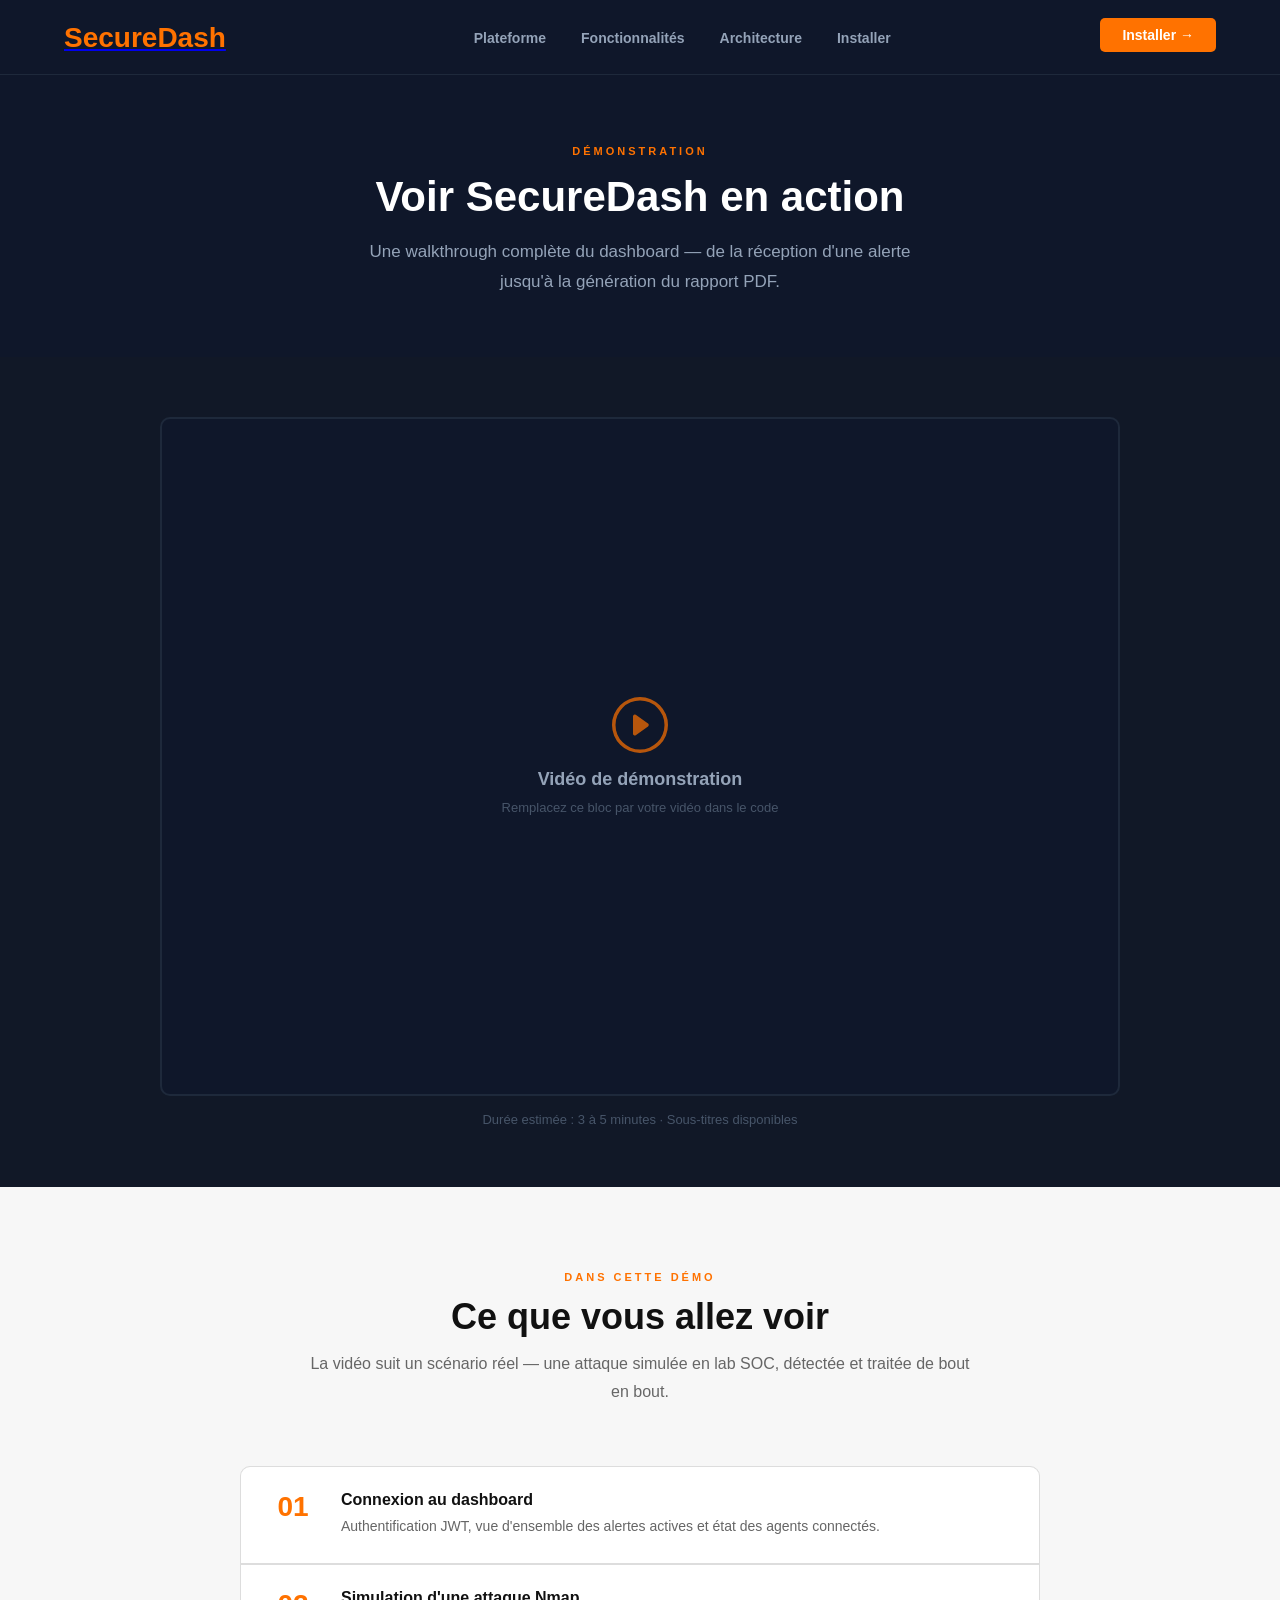
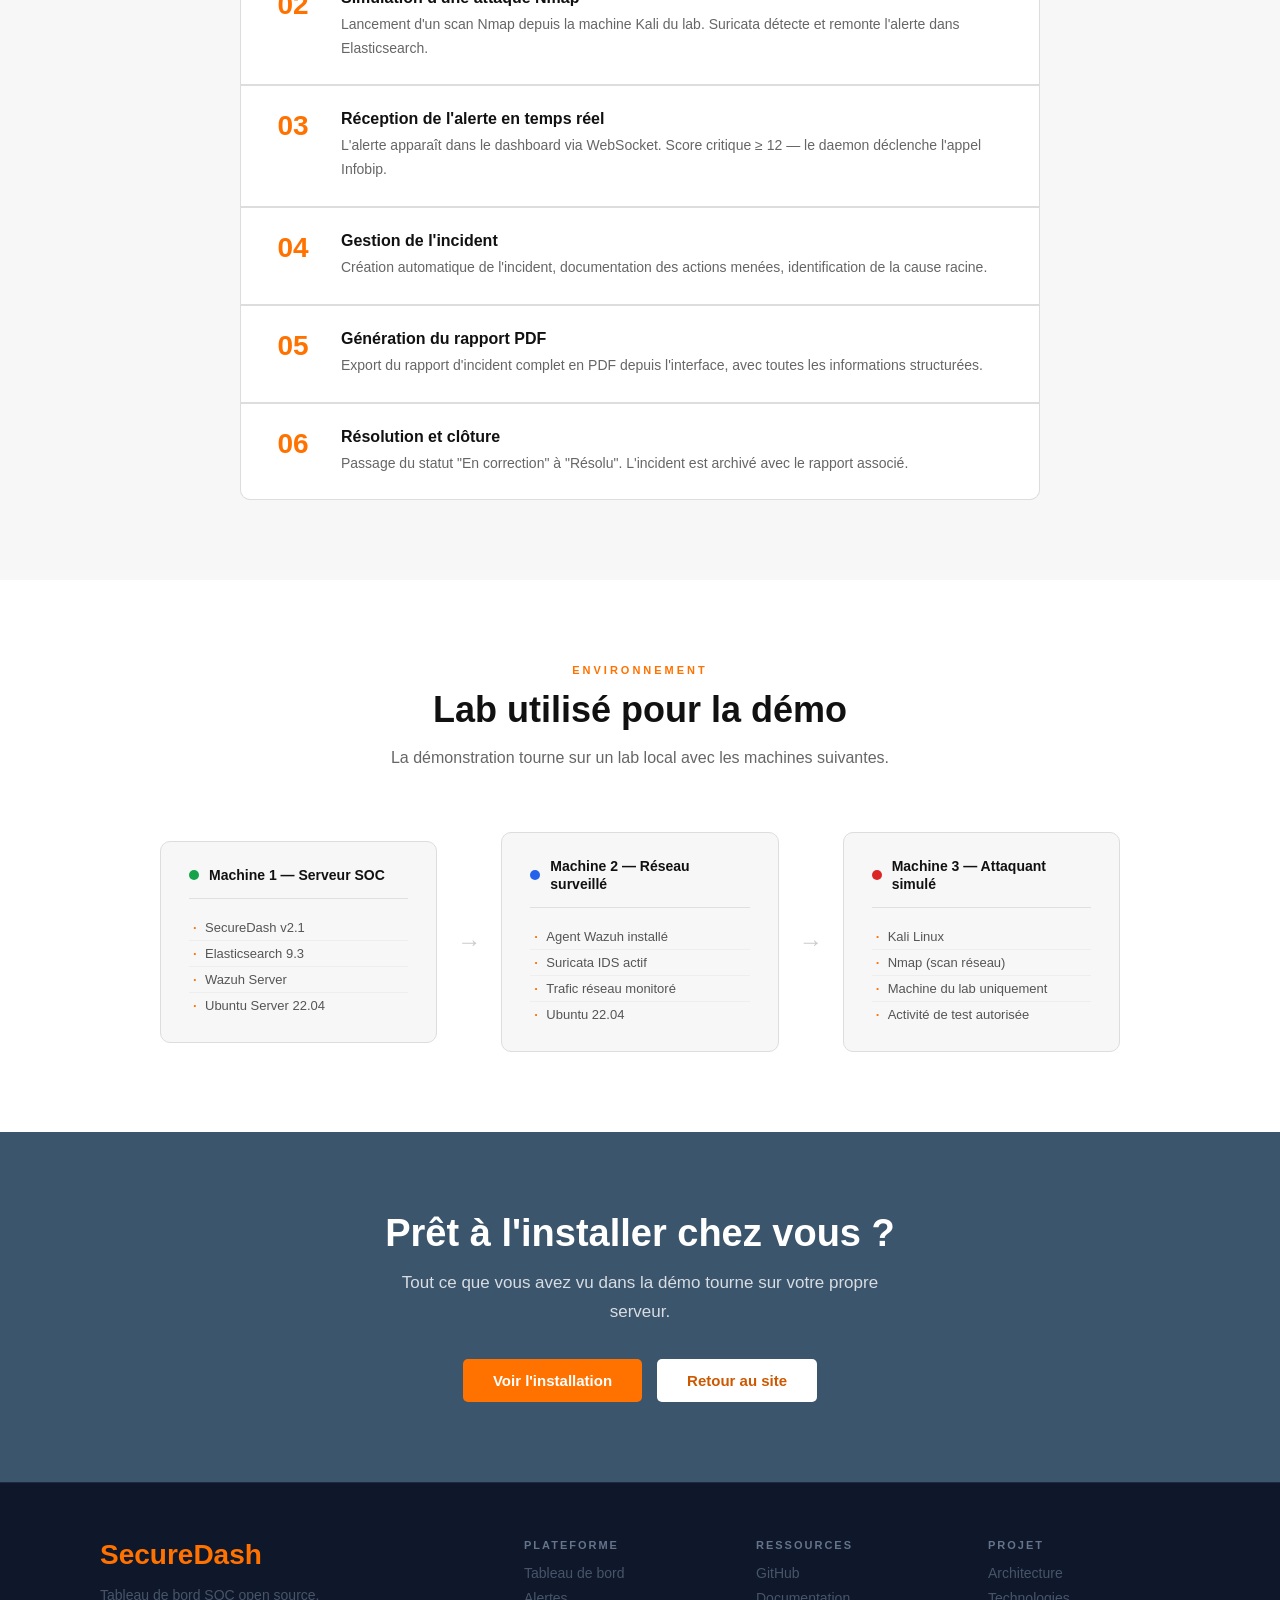
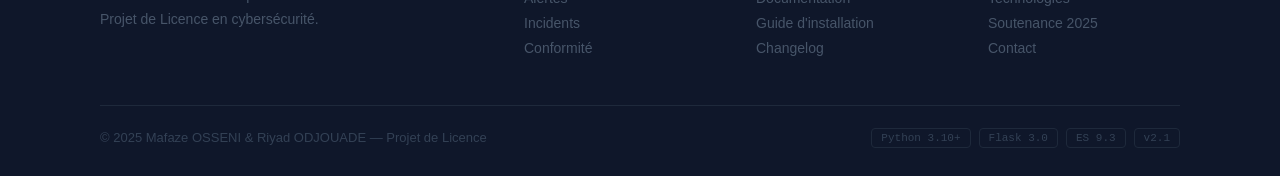
==== demo.html @ d744faa2 "mise à jour demo" ====
<!DOCTYPE html>
<html lang="fr">
<head>
    <meta charset="UTF-8">
    <meta name="viewport" content="width=device-width, initial-scale=1.0">
    <title>Démo — SecureDash</title>
    <link rel="stylesheet" href="style.css">
    <link rel="stylesheet" href="demo.css">
</head>
<body>

    <!-- NAVBAR -->
    <div class="demo-nav">
        <div class="navbar" style="width: 90%; max-width: 1200px; margin: auto;">
            <div class="icon">
                <a href="index.html"><h2 class="logo">SecureDash</h2></a>
            </div>
            <div class="menu">
                <ul>
                    <li><a href="index.html#plateforme">Plateforme</a></li>
                    <li><a href="index.html#fonctionnalites">Fonctionnalités</a></li>
                    <li><a href="index.html#architecture">Architecture</a></li>
                    <li><a href="index.html#installer">Installer</a></li>
                </ul>
            </div>
            <div class="nav-btn">
                <a href="index.html#installer" class="btn-installer">Installer →</a>
            </div>
        </div>
    </div>


    <!-- INTRO DEMO -->
    <div class="demo-intro">
        <p class="demo-label">Démonstration</p>
        <h1>Voir SecureDash en action</h1>
        <p class="demo-sous-titre">
            Une walkthrough complète du dashboard — de la réception d'une alerte
            jusqu'à la génération du rapport PDF.
        </p>
    </div>


    <!-- =============================================
         ESPACE VIDEO
    ============================================= -->
    <div class="section-video">
        <div class="video-wrapper">

            <!--
            ================================================
            INSÉREZ VOTRE VIDÉO ICI
            ================================================

            Option 1 — Fichier local (MP4) :
            <video controls width="100%">
                <source src="demo-video.mp4" type="video/mp4">
                Votre navigateur ne supporte pas la lecture vidéo.
            </video>

            Option 2 — YouTube :
            <iframe
                src="https://www.youtube.com/embed/VOTRE_ID_VIDEO"
                title="Démo SecureDash"
                frameborder="0"
                allow="accelerometer; autoplay; clipboard-write; encrypted-media; gyroscope; picture-in-picture"
                allowfullscreen>
            </iframe>

            Option 3 — Loom :
            <iframe
                src="https://www.loom.com/embed/VOTRE_ID_LOOM"
                frameborder="0"
                allowfullscreen>
            </iframe>
            ================================================
            -->

            <div class="video-placeholder">
                <div class="video-placeholder-inner">
                    <svg xmlns="http://www.w3.org/2000/svg" width="56" height="56" fill="#ff7200" viewBox="0 0 16 16">
                        <path d="M8 15A7 7 0 1 1 8 1a7 7 0 0 1 0 14m0 1A8 8 0 1 0 8 0a8 8 0 0 0 0 16"/>
                        <path d="M6.271 5.055a.5.5 0 0 1 .52.038l3.5 2.5a.5.5 0 0 1 0 .814l-3.5 2.5A.5.5 0 0 1 6 10.5v-5a.5.5 0 0 1 .271-.445"/>
                    </svg>
                    <p>Vidéo de démonstration</p>
                    <small>Remplacez ce bloc par votre vidéo dans le code</small>
                </div>
            </div>

        </div>
        <p class="video-note">Durée estimée : 3 à 5 minutes · Sous-titres disponibles</p>
    </div>


    <!-- CE QUE MONTRE LA DEMO -->
    <div class="section section-gris">
        <div class="section-header">
            <span class="section-tag">Dans cette démo</span>
            <h2>Ce que vous allez voir</h2>
            <p>La vidéo suit un scénario réel — une attaque simulée en lab SOC, détectée et traitée de bout en bout.</p>
        </div>

        <div class="demo-etapes">

            <div class="demo-etape">
                <div class="demo-etape-num">01</div>
                <div class="demo-etape-contenu">
                    <h4>Connexion au dashboard</h4>
                    <p>Authentification JWT, vue d'ensemble des alertes actives et état des agents connectés.</p>
                </div>
            </div>

            <div class="demo-etape">
                <div class="demo-etape-num">02</div>
                <div class="demo-etape-contenu">
                    <h4>Simulation d'une attaque Nmap</h4>
                    <p>Lancement d'un scan Nmap depuis la machine Kali du lab. Suricata détecte et remonte l'alerte dans Elasticsearch.</p>
                </div>
            </div>

            <div class="demo-etape">
                <div class="demo-etape-num">03</div>
                <div class="demo-etape-contenu">
                    <h4>Réception de l'alerte en temps réel</h4>
                    <p>L'alerte apparaît dans le dashboard via WebSocket. Score critique ≥ 12 — le daemon déclenche l'appel Infobip.</p>
                </div>
            </div>

            <div class="demo-etape">
                <div class="demo-etape-num">04</div>
                <div class="demo-etape-contenu">
                    <h4>Gestion de l'incident</h4>
                    <p>Création automatique de l'incident, documentation des actions menées, identification de la cause racine.</p>
                </div>
            </div>

            <div class="demo-etape">
                <div class="demo-etape-num">05</div>
                <div class="demo-etape-contenu">
                    <h4>Génération du rapport PDF</h4>
                    <p>Export du rapport d'incident complet en PDF depuis l'interface, avec toutes les informations structurées.</p>
                </div>
            </div>

            <div class="demo-etape">
                <div class="demo-etape-num">06</div>
                <div class="demo-etape-contenu">
                    <h4>Résolution et clôture</h4>
                    <p>Passage du statut "En correction" à "Résolu". L'incident est archivé avec le rapport associé.</p>
                </div>
            </div>

        </div>
    </div>


    <!-- ENVIRONNEMENT TECHNIQUE -->
    <div class="section">
        <div class="section-header">
            <span class="section-tag">Environnement</span>
            <h2>Lab utilisé pour la démo</h2>
            <p>La démonstration tourne sur un lab local avec les machines suivantes.</p>
        </div>

        <div class="demo-lab">

            <div class="lab-machine">
                <div class="lab-machine-entete">
                    <span class="lab-dot lab-dot-vert"></span>
                    <strong>Machine 1 — Serveur SOC</strong>
                </div>
                <ul class="lab-specs">
                    <li>SecureDash v2.1</li>
                    <li>Elasticsearch 9.3</li>
                    <li>Wazuh Server</li>
                    <li>Ubuntu Server 22.04</li>
                </ul>
            </div>

            <div class="lab-fleche">→</div>

            <div class="lab-machine">
                <div class="lab-machine-entete">
                    <span class="lab-dot lab-dot-bleu"></span>
                    <strong>Machine 2 — Réseau surveillé</strong>
                </div>
                <ul class="lab-specs">
                    <li>Agent Wazuh installé</li>
                    <li>Suricata IDS actif</li>
                    <li>Trafic réseau monitoré</li>
                    <li>Ubuntu 22.04</li>
                </ul>
            </div>

            <div class="lab-fleche">→</div>

            <div class="lab-machine">
                <div class="lab-machine-entete">
                    <span class="lab-dot lab-dot-rouge"></span>
                    <strong>Machine 3 — Attaquant simulé</strong>
                </div>
                <ul class="lab-specs">
                    <li>Kali Linux</li>
                    <li>Nmap (scan réseau)</li>
                    <li>Machine du lab uniquement</li>
                    <li>Activité de test autorisée</li>
                </ul>
            </div>

        </div>
    </div>


    <!-- CTA -->
    <div class="cta">
        <h2>Prêt à l'installer chez vous ?</h2>
        <p>Tout ce que vous avez vu dans la démo tourne sur votre propre serveur.</p>
        <div class="cta-btns">
            <a href="index.html#installer" class="btn-orange">Voir l'installation</a>
            <a href="index.html" class="btn-blanc">Retour au site</a>
        </div>
    </div>


    <!-- FOOTER -->
    <div class="footer">
        <div class="footer-contenu">
            <div class="footer-marque">
                <h3 class="logo">SecureDash</h3>
                <p>Tableau de bord SOC open source.<br>Projet de Licence en cybersécurité.</p>
            </div>
            <div class="footer-col">
                <p class="footer-titre">Plateforme</p>
                <ul>
                    <li><a href="index.html#plateforme">Tableau de bord</a></li>
                    <li><a href="index.html#plateforme">Alertes</a></li>
                    <li><a href="index.html#plateforme">Incidents</a></li>
                    <li><a href="index.html#fonctionnalites">Conformité</a></li>
                </ul>
            </div>
            <div class="footer-col">
                <p class="footer-titre">Ressources</p>
                <ul>
                    <li><a href="https://github.com" target="_blank">GitHub</a></li>
                    <li><a href="#">Documentation</a></li>
                    <li><a href="#">Guide d'installation</a></li>
                    <li><a href="#">Changelog</a></li>
                </ul>
            </div>
            <div class="footer-col">
                <p class="footer-titre">Projet</p>
                <ul>
                    <li><a href="index.html#architecture">Architecture</a></li>
                    <li><a href="index.html#fonctionnalites">Technologies</a></li>
                    <li><a href="#">Soutenance 2025</a></li>
                    <li><a href="mailto:">Contact</a></li>
                </ul>
            </div>
        </div>
        <div class="footer-bas">
            <p>© 2025 Mafaze OSSENI &amp; Riyad ODJOUADE — Projet de Licence</p>
            <div class="footer-tags">
                <span>Python 3.10+</span>
                <span>Flask 3.0</span>
                <span>ES 9.3</span>
                <span>v2.1</span>
            </div>
        </div>
    </div>

</body>
</html>
---- style.css ----
* {
    margin: 0;
    padding: 0;
    box-sizing: border-box;
}

body {
    font-family: 'Arial', sans-serif;
    color: #222;
}

/* =============================================
   NAVBAR & HERO
============================================= */

.main {
    width: 100%;
    background: linear-gradient(to top, rgba(0,0,0,0.65) 50%, rgba(0,0,0,0.5) 50%), url(cyber-security-article.jpg);
    background-position: center;
    background-size: cover;
    height: 100vh;
}

.navbar {
    width: 90%;
    max-width: 1200px;
    height: 75px;
    margin: auto;
    display: flex;
    align-items: center;
    justify-content: space-between;
}

.icon {
    width: 200px;
    height: 70px;
    display: flex;
    align-items: center;
}

.logo {
    color: #ff7200;
    font-size: 28px;
    font-family: 'Arial';
    font-weight: bold;
}

.menu ul {
    display: flex;
    gap: 35px;
    list-style: none;
    margin: 0;
    padding: 0;
    float: none;
}

.menu ul li {
    margin: 0;
}

.menu ul li a {
    text-decoration: none;
    color: #fff;
    font-family: 'Arial';
    font-weight: bold;
    font-size: 14px;
    transition: 0.4s ease-in-out;
}

.menu ul li a:hover {
    color: #ff7200;
}

.nav-btn {
    display: flex;
    align-items: center;
    justify-content: space-between;
}

.btn-installer {
    background: #ff7200;
    color: #fff;
    text-decoration: none;
    padding: 9px 22px;
    font-size: 14px;
    font-weight: bold;
    border-radius: 5px;
    transition: 0.3s;
    justify-content: space-between;
    margin-bottom: 5px;
}

.btn-installer:hover {
    background: #e06400;
}

/* Hero content */

.hero-content {
    width: 90%;
    max-width: 700px;
    margin: 0 auto;
    padding-top: 160px;
    text-align: center;
}

.hero-label {
    color: #ff7200;
    font-size: 13px;
    font-weight: bold;
    letter-spacing: 2px;
    text-transform: uppercase;
    margin-bottom: 18px;
}

.hero-titre {
    color: #fff;
    font-size: 46px;
    font-weight: bold;
    line-height: 1.15;
    margin-bottom: 22px;
}

.hero-desc {
    color: #ccc;
    font-size: 17px;
    line-height: 1.75;
    margin-bottom: 36px;
}

.hero-btns {
    display: flex;
    gap: 15px;
    justify-content: center;
    margin-bottom: 20px;
}

.btn-orange {
    background: #ff7200;
    color: #fff;
    text-decoration: none;
    padding: 13px 30px;
    font-size: 15px;
    font-weight: bold;
    border-radius: 5px;
    transition: 0.3s;
}

.btn-orange:hover {
    background: #e06400;
}

.btn-transparent {
    background: transparent;
    color: #fff;
    text-decoration: none;
    padding: 12px 28px;
    font-size: 15px;
    font-weight: bold;
    border: 2px solid #fff;
    border-radius: 5px;
    transition: 0.3s;
}

.btn-transparent:hover {
    border-color: #ff7200;
    color: #ff7200;
}

.hero-note {
    color: #999;
    font-size: 13px;
}


/* =============================================
   BARRE OUTILS
============================================= */

.barre-outils {
    background: #f5f5f5;
    border-top: 1px solid #e0e0e0;
    border-bottom: 1px solid #e0e0e0;
    padding: 28px 40px;
    text-align: center;
}

.barre-label {
    font-size: 12px;
    font-weight: bold;
    color: #999;
    letter-spacing: 2px;
    text-transform: uppercase;
    margin-bottom: 16px;
}

.outils-liste {
    display: flex;
    justify-content: center;
    gap: 12px;
    flex-wrap: wrap;
}

.outil {
    font-size: 13px;
    color: #555;
    background: #fff;
    border: 1px solid #ddd;
    padding: 7px 18px;
    border-radius: 999px;
    display: flex;
    align-items: center;
    gap: 6px;
}


/* =============================================
   SECTIONS — BASE
============================================= */

.section {
    padding: 80px 40px;
    background: #fff;
}

.section-gris {
    background: #f7f7f7;
}

.section-sombre {
    background: #0f172a;
}

.section-header {
    text-align: center;
    max-width: 680px;
    margin: 0 auto 60px auto;
}

.section-tag {
    display: inline-block;
    font-size: 11px;
    font-weight: bold;
    color: #ff7200;
    letter-spacing: 3px;
    text-transform: uppercase;
    margin-bottom: 12px;
}

.section-tag-clair {
    color: #60a5fa;
}

.section-header h2 {
    font-size: 36px;
    font-weight: bold;
    color: #111;
    margin-bottom: 12px;
    line-height: 1.2;
}

.titre-blanc {
    color: #fff !important;
}

.section-header p {
    font-size: 16px;
    color: #666;
    line-height: 1.75;
}

.texte-gris {
    color: #94a3b8 !important;
}


/* =============================================
   BLOCS FEATURE (texte + image)
============================================= */

.bloc-feature {
    width: 90%;
    max-width: 1100px;
    margin: 0 auto 70px auto;
    display: flex;
    align-items: center;
    gap: 60px;
}

.bloc-feature:last-child {
    margin-bottom: 0;
}

.bloc-feature-inverse {
    flex-direction: row-reverse;
}

.bloc-texte {
    flex: 1;
}

.bloc-tag {
    display: inline-block;
    font-size: 11px;
    font-weight: bold;
    color: #0891b2;
    letter-spacing: 2px;
    text-transform: uppercase;
    margin-bottom: 10px;
}

.bloc-texte h3 {
    font-size: 28px;
    font-weight: bold;
    color: #111;
    margin-bottom: 14px;
    line-height: 1.25;
}

.bloc-texte p {
    font-size: 15px;
    color: #555;
    line-height: 1.8;
    margin-bottom: 20px;
}

.feature-list {
    list-style: none;
    padding: 0;
}

.feature-list li {
    font-size: 14px;
    color: #555;
    padding: 9px 0;
    border-bottom: 1px solid #eee;
    padding-left: 22px;
    position: relative;
}

.feature-list li::before {
    content: '✓';
    position: absolute;
    left: 0;
    color: #ff7200;
    font-weight: bold;
}

.bloc-img {
    flex: 1;
}

.bloc-img img {
    width: 100%;
    border: 1px solid #ddd;
    border-radius: 8px;
    box-shadow: 0 8px 30px rgba(0,0,0,0.1);
    cursor: zoom-in;
    transition: 0.2s;
}

.bloc-img img:hover {
    transform: translateY(-4px);
    box-shadow: 0 16px 40px rgba(0,0,0,0.14);
}


/* =============================================
   GRILLE FONCTIONNALITES
============================================= */

.grille-6 {
    width: 90%;
    max-width: 1100px;
    margin: 0 auto;
    display: flex;
    flex-wrap: wrap;
    gap: 2px;
    background: #ddd;
    border: 1px solid #ddd;
    border-radius: 10px;
    overflow: hidden;
}

.carte {
    background: #fff;
    padding: 28px;
    flex: 1 1 calc(33.33% - 2px);
    min-width: 260px;
    transition: 0.2s;
}

.carte:hover {
    background: #fafafa;
}

.carte-icone {
    width: 42px;
    height: 42px;
    border-radius: 10px;
    display: flex;
    align-items: center;
    justify-content: center;
    font-size: 20px;
    margin-bottom: 14px;
}

.icone-bleu   { background: #eff6ff; }
.icone-rouge  { background: #fef2f2; }
.icone-cyan   { background: #ecfeff; }
.icone-orange { background: #fff7ed; }
.icone-vert   { background: #f0fdf4; }
.icone-violet { background: #faf5ff; }

.carte h4 {
    font-size: 15px;
    font-weight: bold;
    color: #111;
    margin-bottom: 8px;
}

.carte p {
    font-size: 13px;
    color: #777;
    line-height: 1.7;
}


/* =============================================
   NOTIFICATIONS
============================================= */

.grille-3 {
    width: 90%;
    max-width: 1000px;
    margin: 0 auto;
    display: flex;
    gap: 20px;
    flex-wrap: wrap;
}

.notif-carte {
    flex: 1;
    min-width: 260px;
    border-radius: 10px;
    border: 1px solid;
    padding: 28px;
}

.notif-rouge  { background: #fef2f2; border-color: #fecaca; }
.notif-orange { background: #fff7ed; border-color: #fed7aa; }
.notif-bleu   { background: #eff6ff; border-color: #bfdbfe; }

.notif-haut {
    display: flex;
    justify-content: space-between;
    align-items: flex-start;
    margin-bottom: 16px;
}

.notif-badge {
    font-size: 10px;
    font-weight: bold;
    padding: 4px 10px;
    border-radius: 999px;
    letter-spacing: 1px;
}

.badge-rouge  { background: #fee2e2; color: #dc2626; }
.badge-orange { background: #ffedd5; color: #ea580c; }
.badge-bleu   { background: #dbeafe; color: #2563eb; }

.notif-score {
    font-size: 40px;
    font-weight: bold;
    line-height: 1;
}

.score-rouge  { color: #dc2626; }
.score-orange { color: #ea580c; }
.score-bleu   { color: #2563eb; }

.notif-carte h4 {
    font-size: 15px;
    font-weight: bold;
    color: #111;
    margin-bottom: 8px;
}

.notif-carte p {
    font-size: 13px;
    color: #555;
    line-height: 1.6;
    margin-bottom: 18px;
}

.notif-canal {
    display: inline-flex;
    align-items: center;
    gap: 6px;
    font-size: 12px;
    font-weight: bold;
    padding: 6px 13px;
    border-radius: 5px;
}

.canal-rouge  { background: #fee2e2; color: #dc2626; }
.canal-orange { background: #ffedd5; color: #ea580c; }
.canal-bleu   { background: #dbeafe; color: #2563eb; }


/* =============================================
   ARCHITECTURE
============================================= */

.flux {
    display: flex;
    align-items: center;
    justify-content: center;
    flex-wrap: wrap;
    gap: 0;
    margin-bottom: 48px;
}

.flux-bloc {
    background: #1e293b;
    border: 1px solid #334155;
    border-radius: 10px;
    padding: 18px 22px;
    text-align: center;
    min-width: 140px;
    transition: 0.2s;
}

.flux-bloc:hover {
    border-color: #ff7200;
}

.flux-emoji {
    font-size: 26px;
    display: block;
    margin-bottom: 8px;
}

.flux-bloc strong {
    display: block;
    font-size: 14px;
    color: #f1f5f9;
    margin-bottom: 4px;
}

.flux-bloc small {
    font-size: 11px;
    color: #64748b;
}

.flux-fleche {
    font-size: 22px;
    color: #334155;
    padding: 0 10px;
}

.tech-liste {
    display: flex;
    gap: 10px;
    flex-wrap: wrap;
    justify-content: center;
}

.tech {
    font-size: 12px;
    padding: 7px 15px;
    border: 1px solid #334155;
    border-radius: 999px;
    color: #94a3b8;
    display: flex;
    align-items: center;
    gap: 6px;
    transition: 0.2s;
    cursor: default;
}

.tech:hover {
    border-color: #ff7200;
    color: #ff7200;
}


/* =============================================
   INSTALLATION
============================================= */

.install-grille {
    width: 90%;
    max-width: 960px;
    margin: 0 auto;
    display: flex;
    gap: 20px;
    flex-wrap: wrap;
}

.install-carte {
    flex: 1;
    min-width: 300px;
    background: #1e293b;
    border: 1px solid #334155;
    border-radius: 10px;
    padding: 30px;
    transition: 0.2s;
}

.install-carte:hover {
    border-color: #ff7200;
}

.install-vedette {
    border-color: #ff7200;
    background: linear-gradient(140deg, rgba(255,114,0,0.08), #1e293b);
}

.install-emoji {
    font-size: 28px;
    display: block;
    margin-bottom: 12px;
}

.install-carte h3 {
    font-size: 18px;
    font-weight: bold;
    color: #fff;
    margin-bottom: 8px;
    display: flex;
    align-items: center;
    gap: 10px;
}

.tag-recommande {
    font-size: 10px;
    background: #7c3310;
    color: #fda96a;
    padding: 3px 8px;
    border-radius: 4px;
    font-weight: bold;
}

.install-carte > p {
    font-size: 14px;
    color: #94a3b8;
    line-height: 1.6;
    margin-bottom: 24px;
}

.etapes {
    margin-bottom: 20px;
}

.etape {
    display: flex;
    gap: 12px;
    margin-bottom: 14px;
    align-items: flex-start;
}

.etape-num {
    width: 23px;
    height: 23px;
    border-radius: 50%;
    background: #7c3310;
    font-size: 11px;
    color: #fda96a;
    font-weight: bold;
    display: flex;
    align-items: center;
    justify-content: center;
    flex-shrink: 0;
    margin-top: 3px;
}

.etape-label {
    font-size: 12px;
    font-weight: bold;
    color: #cbd5e1;
    margin-bottom: 5px;
}

.code-ligne {
    background: #0f172a;
    border: 1px solid #334155;
    border-radius: 5px;
    padding: 8px 12px;
    display: flex;
    align-items: center;
    justify-content: space-between;
    gap: 8px;
}

.code-ligne code {
    font-size: 12px;
    color: #7dd3fc;
    font-family: 'Courier New', monospace;
    word-break: break-all;
}

.btn-copier {
    font-size: 10px;
    color: #475569;
    cursor: pointer;
    padding: 3px 8px;
    border: 1px solid #334155;
    border-radius: 4px;
    background: none;
    font-family: 'Courier New', monospace;
    white-space: nowrap;
    transition: 0.15s;
}

.btn-copier:hover {
    color: #e2e8f0;
    border-color: #64748b;
}

.install-note {
    font-size: 12px;
    color: #475569;
    line-height: 1.6;
}

/* Bloc .env */

.env-bloc {
    width: 90%;
    max-width: 960px;
    margin: 28px auto 0 auto;
    background: #1e293b;
    border: 1px solid #334155;
    border-radius: 10px;
    padding: 22px 28px;
}

.env-titre {
    font-size: 11px;
    font-weight: bold;
    color: #64748b;
    letter-spacing: 2px;
    text-transform: uppercase;
    margin-bottom: 16px;
    font-family: 'Courier New', monospace;
}

.env-grille {
    display: flex;
    gap: 10px;
    flex-wrap: wrap;
}

.env-item {
    background: #0f172a;
    border: 1px solid #334155;
    border-radius: 6px;
    padding: 10px 14px;
    flex: 1;
    min-width: 160px;
}

.env-cat {
    font-size: 11px;
    color: #475569;
    margin-bottom: 6px;
}

.env-item code {
    font-size: 12px;
    color: #7dd3fc;
    font-family: 'Courier New', monospace;
    line-height: 1.8;
}


/* =============================================
   CTA
============================================= */

.cta {
    background: #3B556D;
    padding: 80px 40px;
    text-align: center;
}

.cta h2 {
    font-size: 38px;
    font-weight: bold;
    color: #fff;
    margin-bottom: 14px;
}

.cta p {
    font-size: 17px;
    color: rgba(255,255,255,0.8);
    max-width: 480px;
    margin: 0 auto 32px auto;
    line-height: 1.7;
}

.cta-btns {
    display: flex;
    gap: 15px;
    justify-content: center;
    flex-wrap: wrap;
}

.btn-blanc {
    background: #fff;
    color: #cc5800;
    text-decoration: none;
    padding: 13px 30px;
    font-size: 15px;
    font-weight: bold;
    border-radius: 5px;
    transition: 0.3s;
}

.btn-blanc:hover {
    background: #f0f0f0;
}


/* =============================================
   FOOTER
============================================= */

.footer {
    background: #0f172a;
    border-top: 1px solid #1e293b;
    padding: 56px 40px 28px 40px;
}

.footer-contenu {
    width: 90%;
    max-width: 1100px;
    margin: 0 auto 40px auto;
    display: flex;
    gap: 40px;
    flex-wrap: wrap;
}

.footer-marque {
    flex: 2;
    min-width: 200px;
}

.footer-marque p {
    font-size: 14px;
    color: #475569;
    line-height: 1.75;
    margin-top: 12px;
    max-width: 240px;
}

.footer-col {
    flex: 1;
    min-width: 130px;
}

.footer-titre {
    font-size: 11px;
    font-weight: bold;
    color: #64748b;
    letter-spacing: 2px;
    text-transform: uppercase;
    margin-bottom: 14px;
}

.footer-col ul {
    list-style: none;
    padding: 0;
    margin: 0;
    float: none;
    display: block;
}

.footer-col ul li {
    margin-bottom: 9px;
    margin-left: 0;
    font-size: 14px;
}

.footer-col ul li a {
    color: #475569;
    text-decoration: none;
    transition: 0.15s;
    font-weight: normal;
}

.footer-col ul li a:hover {
    color: #ff7200;
}

.footer-bas {
    width: 90%;
    max-width: 1100px;
    margin: 0 auto;
    border-top: 1px solid #1e293b;
    padding-top: 22px;
    display: flex;
    justify-content: space-between;
    align-items: center;
    flex-wrap: wrap;
    gap: 12px;
}

.footer-bas p {
    font-size: 13px;
    color: #334155;
}

.footer-tags {
    display: flex;
    gap: 8px;
}

.footer-tags span {
    font-size: 11px;
    color: #334155;
    padding: 3px 9px;
    border: 1px solid #1e293b;
    border-radius: 4px;
    font-family: 'Courier New', monospace;
}


/* =============================================
   LIGHTBOX
============================================= */

.lightbox {
    display: none;
    position: fixed;
    top: 0;
    left: 0;
    width: 100%;
    height: 100%;
    background: rgba(0,0,0,0.88);
    z-index: 999;
    align-items: center;
    justify-content: center;
    padding: 40px;
}

.lightbox.ouvert {
    display: flex;
}

.lightbox img {
    max-width: 100%;
    max-height: 88vh;
    border-radius: 6px;
    border: 1px solid #334155;
}

.lightbox-fermer {
    position: absolute;
    top: 20px;
    right: 20px;
    background: none;
    border: 1px solid #334155;
    color: #64748b;
    font-size: 13px;
    padding: 7px 14px;
    border-radius: 5px;
    cursor: pointer;
    transition: 0.15s;
    font-family: 'Arial';
}

.lightbox-fermer:hover {
    color: #fff;
    border-color: #fff;
}


/* =============================================
   RESPONSIVE
============================================= */

@media (max-width: 900px) {

    .menu { display: none; }

    .hero-titre { font-size: 32px; }
    .hero-btns { flex-direction: column; align-items: center; }

    .bloc-feature,
    .bloc-feature-inverse {
        flex-direction: column;
        gap: 30px;
    }

    .grille-6 { flex-direction: column; }
    .carte { flex: none; min-width: unset; }

    .grille-3,
    .install-grille {
        flex-direction: column;
    }

    .flux { flex-direction: column; }
    .flux-fleche { transform: rotate(90deg); padding: 4px 0; }

    .footer-contenu { flex-direction: column; }
    .footer-bas { flex-direction: column; align-items: flex-start; }

    .section { padding: 60px 20px; }
    .barre-outils { padding: 24px 20px; }
    .cta { padding: 60px 20px; }
    .footer { padding: 44px 20px 24px 20px; }
}
---- demo.css ----
/* =============================================
   demo.css — Styles de la page démo
   Mafaze OSSENI & Riyad ODJOUADE
============================================= */


/* NAVBAR DEMO (fond sombre fixe) */

.demo-nav {
    background: #0f172a;
    border-bottom: 1px solid #1e293b;
    position: sticky;
    top: 0;
    z-index: 100;
    height: 75px;
    display: flex;
    align-items: center;
}

.demo-nav .menu ul li a {
    color: #94a3b8;
}

.demo-nav .menu ul li a:hover {
    color: #ff7200;
}


/* INTRO */

.demo-intro {
    background: #0f172a;
    padding: 70px 40px 60px;
    text-align: center;
}

.demo-label {
    font-size: 11px;
    font-weight: bold;
    color: #ff7200;
    letter-spacing: 3px;
    text-transform: uppercase;
    margin-bottom: 16px;
}

.demo-intro h1 {
    font-size: 42px;
    font-weight: bold;
    color: #fff;
    margin-bottom: 16px;
    line-height: 1.15;
}

.demo-sous-titre {
    font-size: 17px;
    color: #94a3b8;
    max-width: 560px;
    margin: 0 auto;
    line-height: 1.75;
}


/* =============================================
   SECTION VIDEO
============================================= */

.section-video {
    background: #111827;
    padding: 60px 40px;
    text-align: center;
}

.video-wrapper {
    width: 90%;
    max-width: 960px;
    margin: 0 auto 16px auto;
    border-radius: 10px;
    overflow: hidden;
    border: 2px solid #1e293b;
    background: #0f172a;
    /* Ratio 16:9 */
    position: relative;
    padding-top: 56.25%;
}

/* Les iframes et video remplissent tout le wrapper */
.video-wrapper iframe,
.video-wrapper video {
    position: absolute;
    top: 0;
    left: 0;
    width: 100%;
    height: 100%;
    border: none;
    border-radius: 8px;
}

/* Placeholder affiché tant qu'il n'y a pas de vidéo */
.video-placeholder {
    position: absolute;
    top: 0;
    left: 0;
    width: 100%;
    height: 100%;
    display: flex;
    align-items: center;
    justify-content: center;
}

.video-placeholder-inner {
    text-align: center;
}

.video-placeholder-inner svg {
    display: block;
    margin: 0 auto 16px auto;
    opacity: 0.7;
}

.video-placeholder-inner p {
    font-size: 18px;
    font-weight: bold;
    color: #94a3b8;
    margin-bottom: 8px;
}

.video-placeholder-inner small {
    font-size: 13px;
    color: #475569;
}

.video-note {
    font-size: 13px;
    color: #475569;
    margin-top: 4px;
}


/* =============================================
   ETAPES DE LA DEMO
============================================= */

.demo-etapes {
    width: 90%;
    max-width: 800px;
    margin: 0 auto;
    display: flex;
    flex-direction: column;
    gap: 2px;
    background: #ddd;
    border: 1px solid #ddd;
    border-radius: 10px;
    overflow: hidden;
}

.demo-etape {
    background: #fff;
    padding: 24px 28px;
    display: flex;
    align-items: flex-start;
    gap: 24px;
    transition: background 0.15s;
}

.demo-etape:hover {
    background: #fafafa;
}

.demo-etape-num {
    font-size: 28px;
    font-weight: bold;
    color: #ff7200;
    font-family: 'Arial';
    line-height: 1;
    flex-shrink: 0;
    width: 48px;
    text-align: center;
    padding-top: 2px;
}

.demo-etape-contenu h4 {
    font-size: 16px;
    font-weight: bold;
    color: #111;
    margin-bottom: 6px;
}

.demo-etape-contenu p {
    font-size: 14px;
    color: #666;
    line-height: 1.7;
}


/* =============================================
   LAB TECHNIQUE
============================================= */

.demo-lab {
    width: 90%;
    max-width: 960px;
    margin: 0 auto;
    display: flex;
    align-items: center;
    justify-content: center;
    gap: 20px;
    flex-wrap: wrap;
}

.lab-machine {
    background: #f7f7f7;
    border: 1px solid #ddd;
    border-radius: 10px;
    padding: 24px 28px;
    flex: 1;
    min-width: 220px;
    max-width: 280px;
}

.lab-machine-entete {
    display: flex;
    align-items: center;
    gap: 10px;
    margin-bottom: 16px;
    padding-bottom: 14px;
    border-bottom: 1px solid #e0e0e0;
}

.lab-machine-entete strong {
    font-size: 14px;
    color: #111;
    line-height: 1.3;
}

.lab-dot {
    width: 10px;
    height: 10px;
    border-radius: 50%;
    flex-shrink: 0;
}

.lab-dot-vert  { background: #16a34a; }
.lab-dot-bleu  { background: #2563eb; }
.lab-dot-rouge { background: #dc2626; }

.lab-specs {
    list-style: none;
    padding: 0;
    margin: 0;
}

.lab-specs li {
    font-size: 13px;
    color: #555;
    padding: 5px 0;
    border-bottom: 1px solid #eee;
    padding-left: 16px;
    position: relative;
}

.lab-specs li::before {
    content: '·';
    position: absolute;
    left: 4px;
    color: #ff7200;
    font-weight: bold;
}

.lab-specs li:last-child {
    border-bottom: none;
}

.lab-fleche {
    font-size: 24px;
    color: #ccc;
    font-weight: bold;
}


/* =============================================
   RESPONSIVE
============================================= */

@media (max-width: 900px) {
    .demo-intro h1 { font-size: 30px; }
    .demo-nav .menu { display: none; }
    .demo-etape { flex-direction: column; gap: 10px; }
    .demo-etape-num { width: auto; font-size: 22px; }
    .demo-lab { flex-direction: column; align-items: stretch; }
    .lab-machine { max-width: 100%; }
    .lab-fleche { transform: rotate(90deg); text-align: center; }
    .section-video { padding: 40px 20px; }
    .demo-intro { padding: 50px 24px 40px; }
}
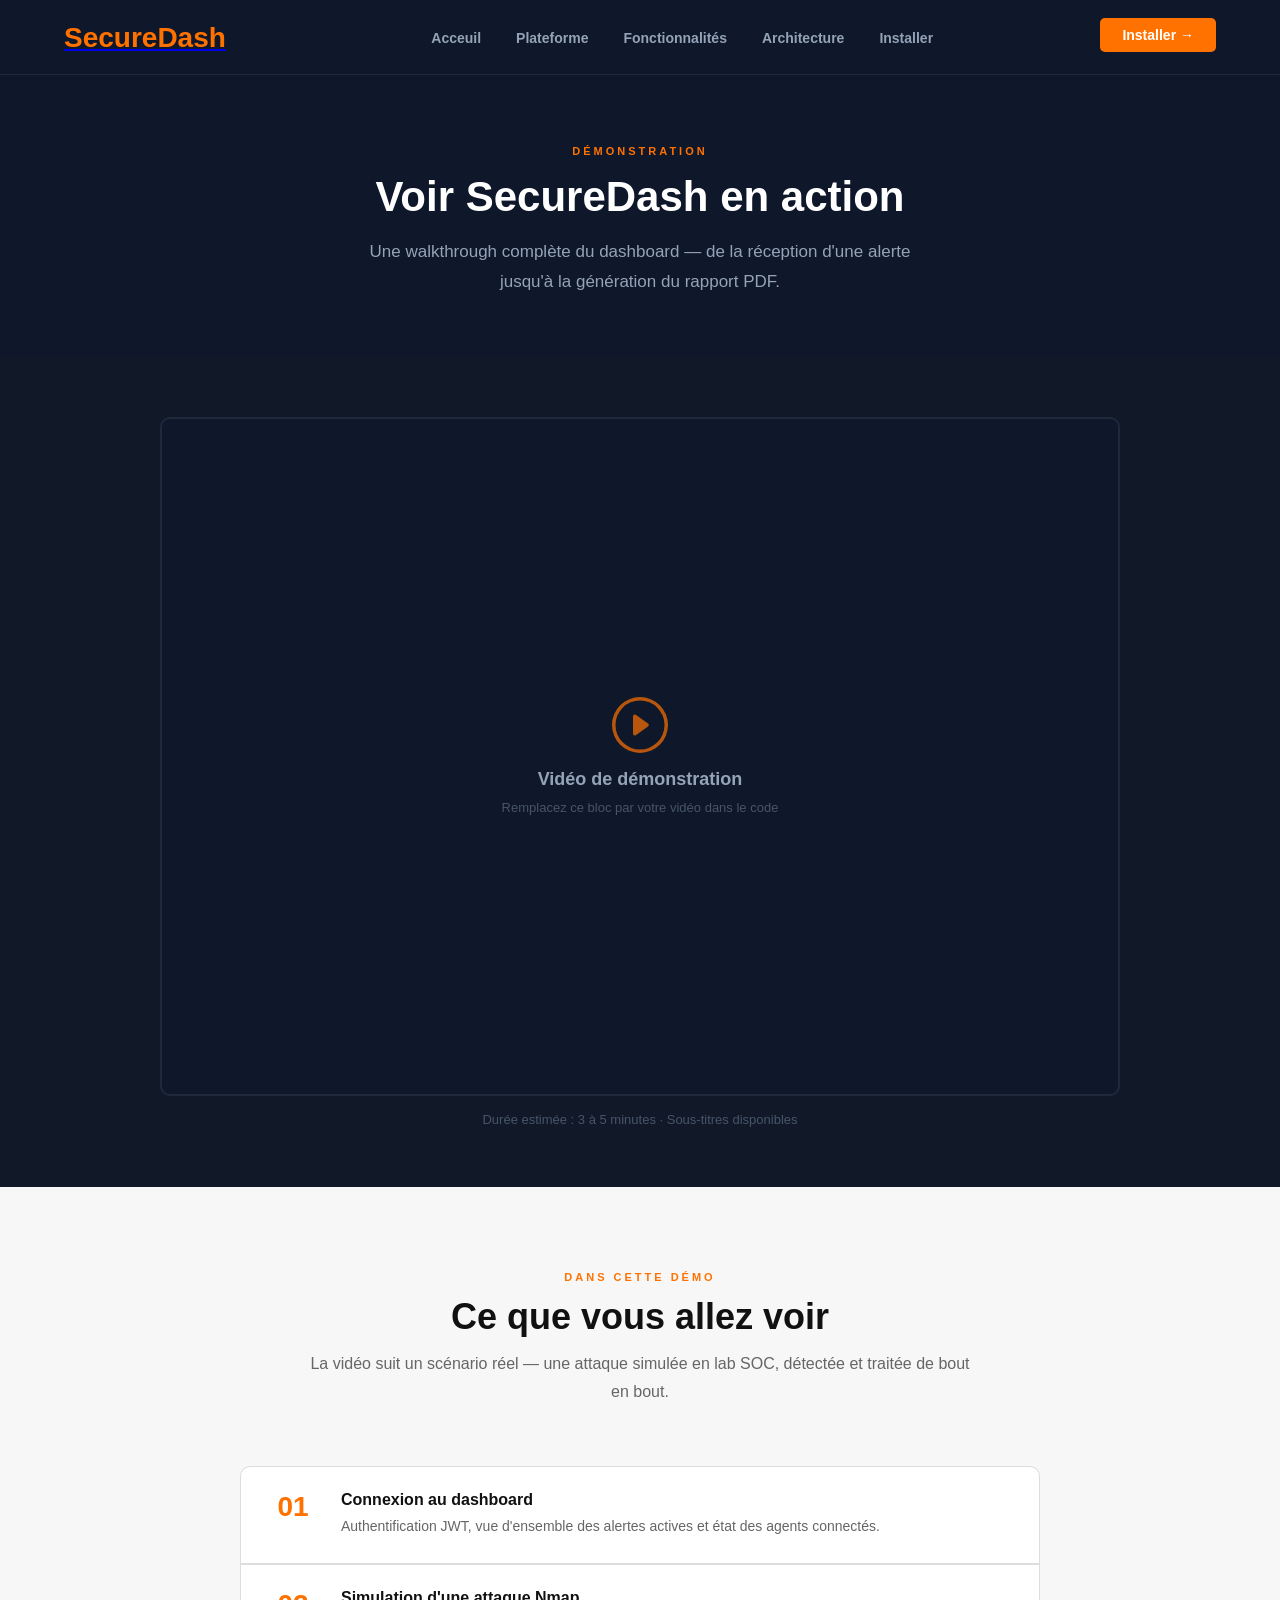
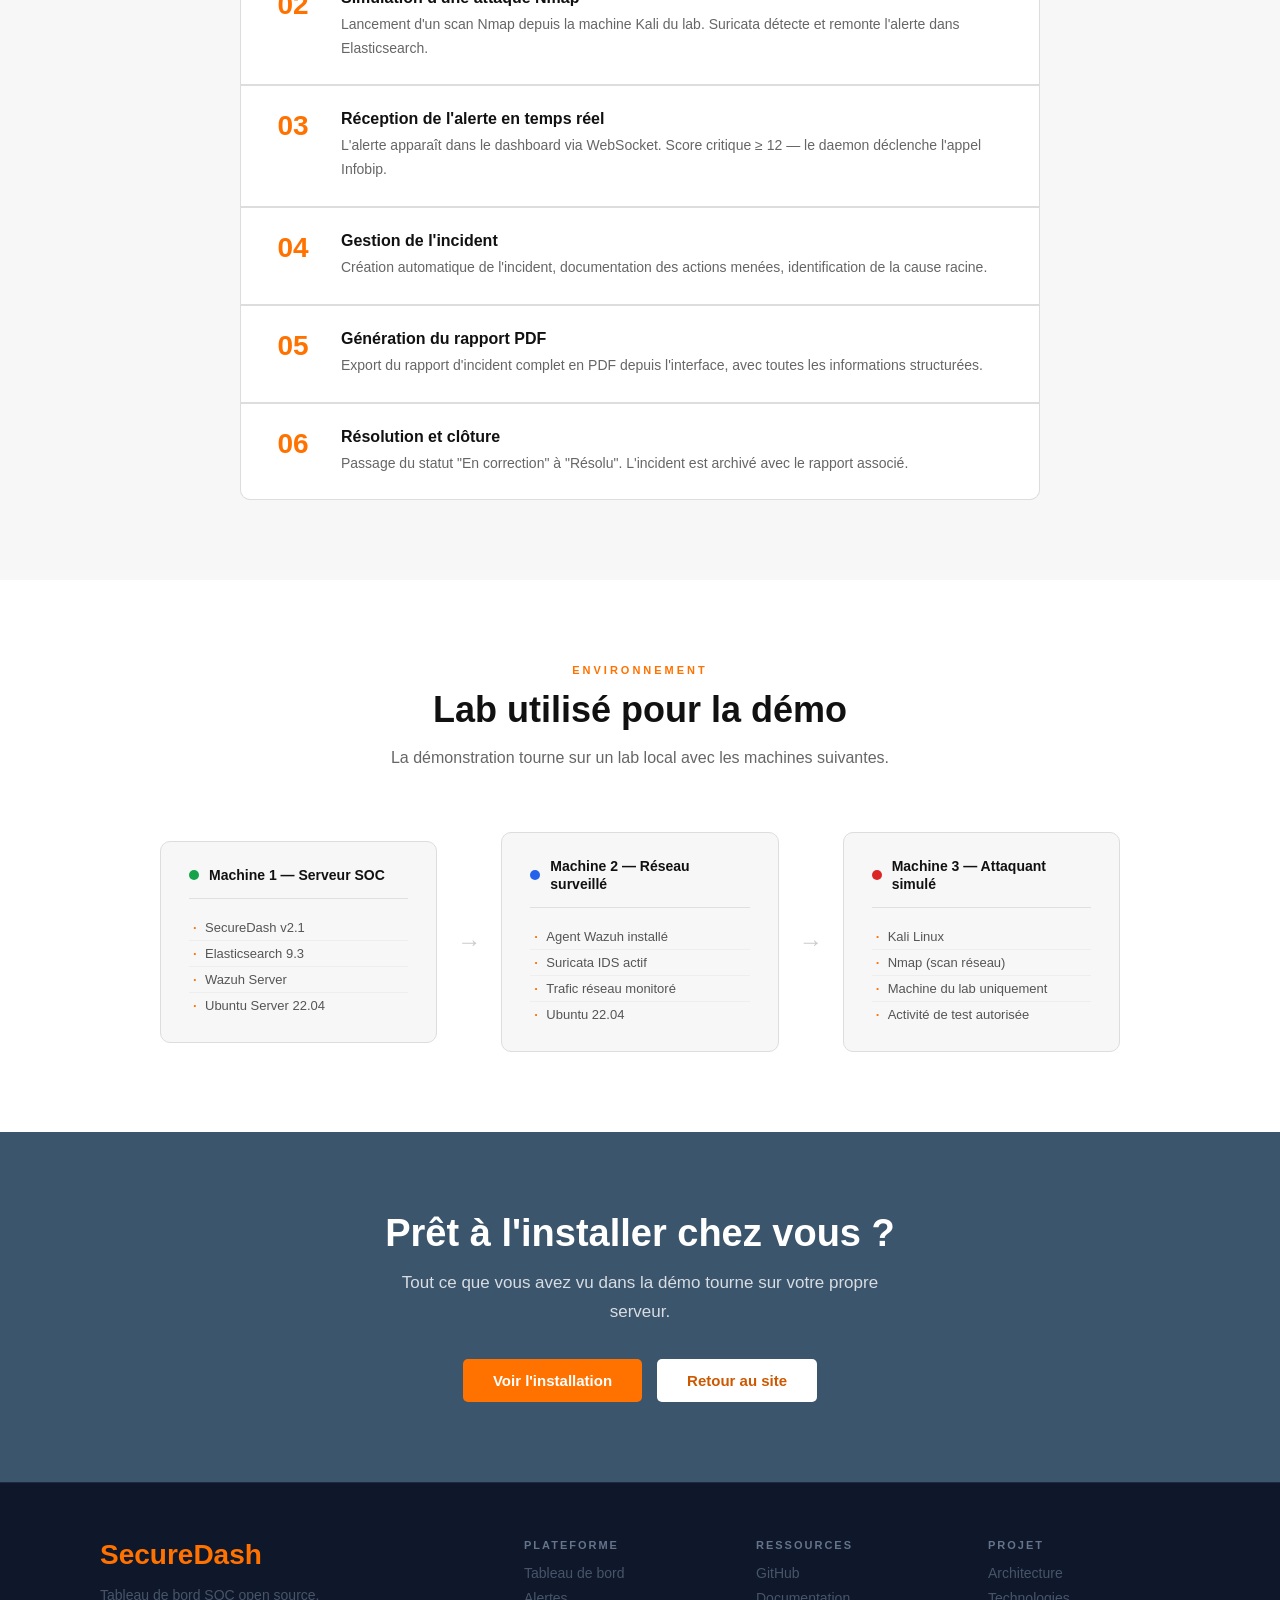
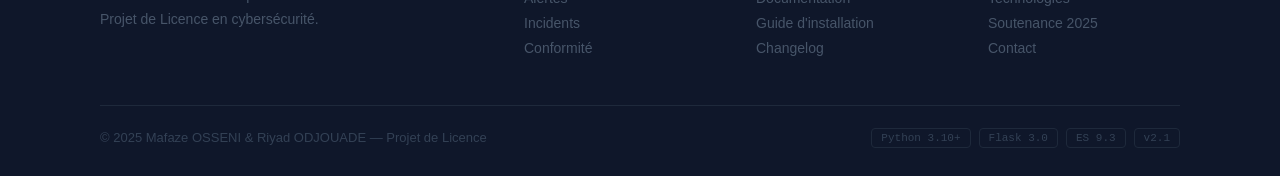
==== commit 2ffc5499: "mise à jour" ====
--- a/demo.html
+++ b/demo.html
@@ -17,6 +17,7 @@
             </div>
             <div class="menu">
                 <ul>
+                    <li><a href="index.html#Acceuil">Acceuil</a></li>
                     <li><a href="index.html#plateforme">Plateforme</a></li>
                     <li><a href="index.html#fonctionnalites">Fonctionnalités</a></li>
                     <li><a href="index.html#architecture">Architecture</a></li>
